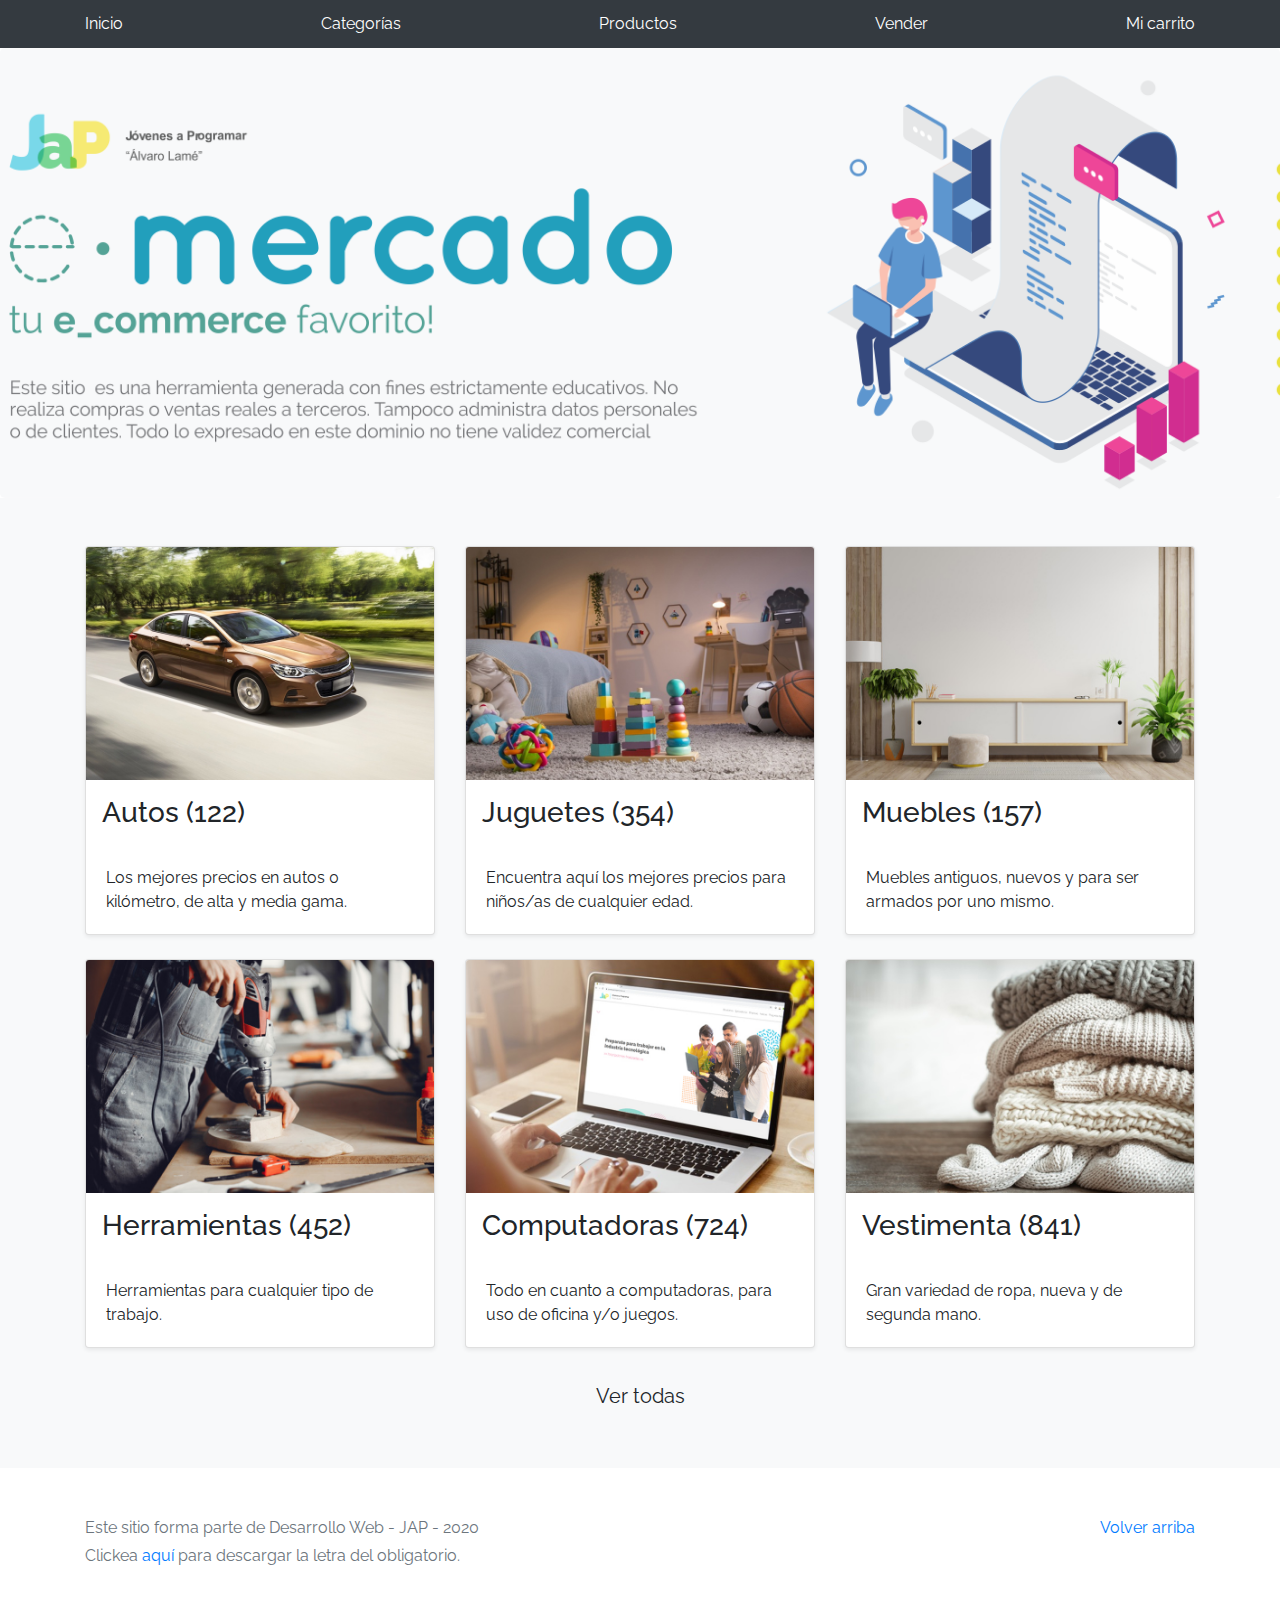
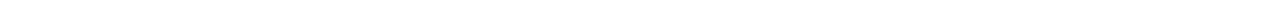
==== index.html @ 19cae515 "Initial commit" ====
<!DOCTYPE html>
<!-- saved from url=(0049)https://getbootstrap.com/docs/4.3/examples/album/ -->
<html lang="en">
  <head>
    <meta http-equiv="Content-Type" content="text/html; charset=UTF-8">
    <meta name="viewport" content="width=device-width, initial-scale=1, shrink-to-fit=no">
    <meta name="description" content="">
    <title>eMercado - Todo lo que busques está aquí</title>

    <link rel="canonical" href="https://getbootstrap.com/docs/4.3/examples/album/">
    <link href="https://fonts.googleapis.com/css?family=Raleway:300,300i,400,400i,700,700i,900,900i" rel="stylesheet">
    <!-- Bootstrap core CSS -->
    <link href="css/bootstrap.min.css" rel="stylesheet">
    <link href="css/styles.css" rel="stylesheet">
  </head>
  <body>
    <nav class="site-header sticky-top py-1 bg-dark">
      <div class="container d-flex flex-column flex-md-row justify-content-between">
        <a class="py-2 d-none d-md-inline-block" href="index.html">Inicio</a>
        <a class="py-2 d-none d-md-inline-block" href="categories.html">Categorías</a>
        <a class="py-2 d-none d-md-inline-block" href="products.html">Productos</a>
        <a class="py-2 d-none d-md-inline-block" href="sell.html">Vender</a>
        <a class="py-2 d-none d-md-inline-block" href="cart.html">Mi carrito</a>
      </div>
    </nav>
    <main role="main">
      <section class="jumbotron text-center">
        <div class="m-5">
          <h1></h1>
        </div>
      </section>
      <div class="album py-5 bg-light">
        <div class="container">
          <div class="row">
            <div class="col-md-4">
              <a href="categories.html" class="card mb-4 shadow-sm custom-card">
                <img class="bd-placeholder-img card-img-top"  src="img/cat1.jpg">
                <h3 class="m-3">Autos (122)</h3>
                <div class="card-body">
                  <p class="card-text">Los mejores precios en autos 0 kilómetro, de alta y media gama.</p>
                </div>
              </a>
            </div>
            <div class="col-md-4">
                <a href="categories.html" class="card mb-4 shadow-sm custom-card">
                  <img class="bd-placeholder-img card-img-top" src="img/cat2.jpg">
                  <h3 class="m-3">Juguetes (354)</h3>
                  <div class="card-body">
                    <p class="card-text">Encuentra aquí los mejores precios para niños/as de cualquier edad.</p>
                  </div>
                </a>
            </div>
            <div class="col-md-4">
                <a href="categories.html" class="card mb-4 shadow-sm custom-card">
                  <img class="bd-placeholder-img card-img-top" src="img/cat3.jpg">
                  <h3 class="m-3">Muebles (157)</h3>
                  <div class="card-body">
                    <p class="card-text">Muebles antiguos, nuevos y para ser armados por uno mismo.</p>
                  </div>
                </a>
            </div>
            <div class="col-md-4">
                <a href="categories.html" class="card mb-4 shadow-sm custom-card">
                  <img class="bd-placeholder-img card-img-top" src="img/cat4.jpg">
                  <h3 class="m-3">Herramientas (452)</h3>
                  <div class="card-body">
                    <p class="card-text">Herramientas para cualquier tipo de trabajo.</p>
                  </div>
                </a>
            </div>
            <div class="col-md-4">
                <a href="categories.html" class="card mb-4 shadow-sm custom-card">
                  <img class="bd-placeholder-img card-img-top" src="img/cat5.jpg">
                  <h3 class="m-3">Computadoras (724)</h3>
                  <div class="card-body">
                    <p class="card-text">Todo en cuanto a computadoras, para uso de oficina y/o juegos.</p>
                  </div>
                </a>
            </div>
            <div class="col-md-4">
                <a href="categories.html" class="card mb-4 shadow-sm custom-card">
                  <img class="bd-placeholder-img card-img-top" src="img/cat6.jpg">
                  <h3 class="m-3">Vestimenta (841)</h3>
                  <div class="card-body">
                    <p class="card-text">Gran variedad de ropa, nueva y de segunda mano.</p>
                  </div>
                </a>
            </div>
          </div>
          <div class="row">
              <a type="button" class="btn btn-light btn-lg btn-block" href="categories.html">Ver todas</a>
          </div>
        </div>
      </div>
    </main>
    <footer class="text-muted">
      <div class="container">
        <p class="float-right">
          <a href="#">Volver arriba</a>
        </p>
        <p>Este sitio forma parte de Desarrollo Web - JAP - 2020</p>
        <p>Clickea <a target="_blank" href="Letra.pdf">aquí</a> para descargar la letra del obligatorio.</p>
      </div>
    </footer>
    <script src="js/jquery-3.4.1.min.js"></script>
    <script src="js/bootstrap.bundle.min.js"></script>
    <script src="js/init.js"></script>
  </body>
</html>
---- css/styles.css ----
.jumbotron, .card-body, .container, .site-header{
    font-family: 'Raleway', serif !important;
}

.jumbotron .display-4{
    font-weight: bold;
}

.jumbotron {
  height: 50vh;
  padding: 5em inherit;
  margin-bottom: 0;
  background-color: #53C0FB;
  background: url('../img/cover_back.png');
  background-size: cover;
  background-position: center;
  background-repeat: no-repeat;
  color: black;
  font-weight: bold;
}

@media (min-width: 768px) {
  .jumbotron {
    padding-top: 6rem;
    padding-bottom: 6rem;
  }
}

.jumbotron p:last-child {
  margin-bottom: 0;
}

.jumbotron-heading {
  font-weight: 300;
}

.jumbotron .container {
  max-width: 40rem;
  background-color: rgba(255, 255, 255, 0.5);
  border-radius: 10px;
  text-shadow: 1px 1px 2px grey;
}

.jumbotron .lead{
  font-size: 38px;
}

footer {
  padding-top: 3rem;
  padding-bottom: 3rem;
}

footer p {
  margin-bottom: .25rem;
}

.site-header a {
  color: white;
  transition: ease-in-out color .15s;
}

.light-text {
  color: white;
}

.site-header .dropdown-menu a {
  color: black;
}

.dropzone{
  border: 2px dashed #0087F7;
  border-radius: 5px;
  background: white;
}

.alert{
  position: fixed;
  top:80px;
  width: 50%;
  left: 50%;
  transform: translate(-50%, 0);
}

.lds-ring {
  display: inline-block;
  position: relative;
  width: 64px;
  height: 64px;
  top:50%;
  left: 50%;
}
.lds-ring div {
  box-sizing: border-box;
  display: block;
  position: absolute;
  width: 51px;
  height: 51px;
  margin: 6px;
  border: 6px solid #fff;
  border-radius: 50%;
  animation: lds-ring 1.2s cubic-bezier(0.5, 0, 0.5, 1) infinite;
  border-color: #fff transparent transparent transparent;
}
.lds-ring div:nth-child(1) {
  animation-delay: -0.45s;
}
.lds-ring div:nth-child(2) {
  animation-delay: -0.3s;
}
.lds-ring div:nth-child(3) {
  animation-delay: -0.15s;
}
@keyframes lds-ring {
  0% {
    transform: rotate(0deg);
  }
  100% {
    transform: rotate(360deg);
  }
}

#spinner-wrapper{
  position: fixed;
  background-color: rgba(0,0,0,0.5);
  width:100%;
  height: 100%;
  top:0;
  left:0;
  z-index: 1021;
  display: none;
}

a.custom-card,
a.custom-card:hover {
  color: inherit;
  text-decoration: inherit;
}

.checked {
  color: orange;
}
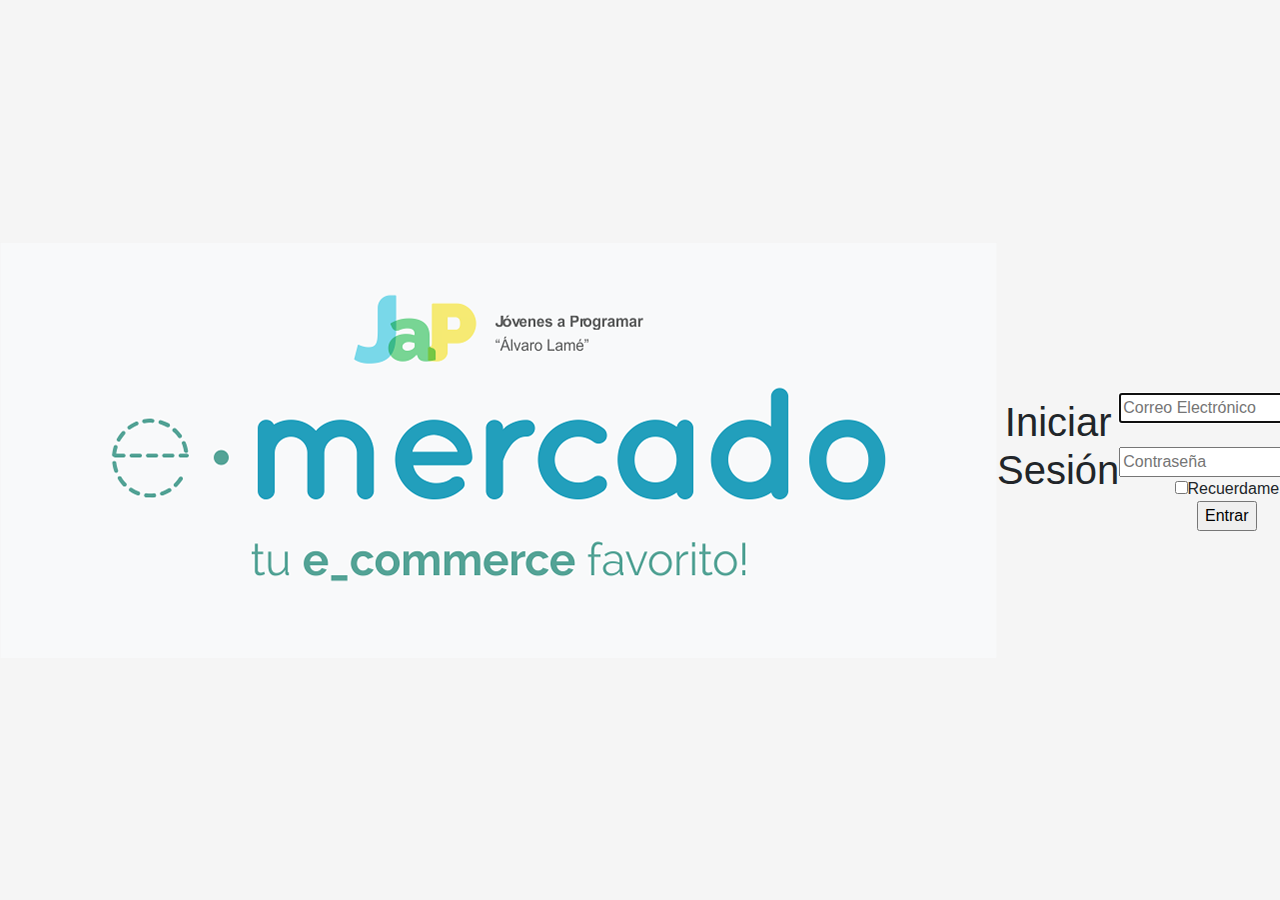
==== commit f4d07dac: "entrega1" ====
--- a/index.html
+++ b/index.html
@@ -1,109 +1,57 @@
 <!DOCTYPE html>
 <!-- saved from url=(0049)https://getbootstrap.com/docs/4.3/examples/album/ -->
 <html lang="en">
-  <head>
-    <meta http-equiv="Content-Type" content="text/html; charset=UTF-8">
-    <meta name="viewport" content="width=device-width, initial-scale=1, shrink-to-fit=no">
-    <meta name="description" content="">
-    <title>eMercado - Todo lo que busques está aquí</title>
 
-    <link rel="canonical" href="https://getbootstrap.com/docs/4.3/examples/album/">
-    <link href="https://fonts.googleapis.com/css?family=Raleway:300,300i,400,400i,700,700i,900,900i" rel="stylesheet">
-    <!-- Bootstrap core CSS -->
-    <link href="css/bootstrap.min.css" rel="stylesheet">
-    <link href="css/styles.css" rel="stylesheet">
-  </head>
-  <body>
-    <nav class="site-header sticky-top py-1 bg-dark">
-      <div class="container d-flex flex-column flex-md-row justify-content-between">
-        <a class="py-2 d-none d-md-inline-block" href="index.html">Inicio</a>
-        <a class="py-2 d-none d-md-inline-block" href="categories.html">Categorías</a>
-        <a class="py-2 d-none d-md-inline-block" href="products.html">Productos</a>
-        <a class="py-2 d-none d-md-inline-block" href="sell.html">Vender</a>
-        <a class="py-2 d-none d-md-inline-block" href="cart.html">Mi carrito</a>
-      </div>
-    </nav>
-    <main role="main">
-      <section class="jumbotron text-center">
-        <div class="m-5">
-          <h1></h1>
-        </div>
-      </section>
-      <div class="album py-5 bg-light">
-        <div class="container">
-          <div class="row">
-            <div class="col-md-4">
-              <a href="categories.html" class="card mb-4 shadow-sm custom-card">
-                <img class="bd-placeholder-img card-img-top"  src="img/cat1.jpg">
-                <h3 class="m-3">Autos (122)</h3>
-                <div class="card-body">
-                  <p class="card-text">Los mejores precios en autos 0 kilómetro, de alta y media gama.</p>
-                </div>
-              </a>
-            </div>
-            <div class="col-md-4">
-                <a href="categories.html" class="card mb-4 shadow-sm custom-card">
-                  <img class="bd-placeholder-img card-img-top" src="img/cat2.jpg">
-                  <h3 class="m-3">Juguetes (354)</h3>
-                  <div class="card-body">
-                    <p class="card-text">Encuentra aquí los mejores precios para niños/as de cualquier edad.</p>
-                  </div>
-                </a>
-            </div>
-            <div class="col-md-4">
-                <a href="categories.html" class="card mb-4 shadow-sm custom-card">
-                  <img class="bd-placeholder-img card-img-top" src="img/cat3.jpg">
-                  <h3 class="m-3">Muebles (157)</h3>
-                  <div class="card-body">
-                    <p class="card-text">Muebles antiguos, nuevos y para ser armados por uno mismo.</p>
-                  </div>
-                </a>
-            </div>
-            <div class="col-md-4">
-                <a href="categories.html" class="card mb-4 shadow-sm custom-card">
-                  <img class="bd-placeholder-img card-img-top" src="img/cat4.jpg">
-                  <h3 class="m-3">Herramientas (452)</h3>
-                  <div class="card-body">
-                    <p class="card-text">Herramientas para cualquier tipo de trabajo.</p>
-                  </div>
-                </a>
-            </div>
-            <div class="col-md-4">
-                <a href="categories.html" class="card mb-4 shadow-sm custom-card">
-                  <img class="bd-placeholder-img card-img-top" src="img/cat5.jpg">
-                  <h3 class="m-3">Computadoras (724)</h3>
-                  <div class="card-body">
-                    <p class="card-text">Todo en cuanto a computadoras, para uso de oficina y/o juegos.</p>
-                  </div>
-                </a>
-            </div>
-            <div class="col-md-4">
-                <a href="categories.html" class="card mb-4 shadow-sm custom-card">
-                  <img class="bd-placeholder-img card-img-top" src="img/cat6.jpg">
-                  <h3 class="m-3">Vestimenta (841)</h3>
-                  <div class="card-body">
-                    <p class="card-text">Gran variedad de ropa, nueva y de segunda mano.</p>
-                  </div>
-                </a>
-            </div>
-          </div>
-          <div class="row">
-              <a type="button" class="btn btn-light btn-lg btn-block" href="categories.html">Ver todas</a>
-          </div>
-        </div>
-      </div>
-    </main>
-    <footer class="text-muted">
-      <div class="container">
-        <p class="float-right">
-          <a href="#">Volver arriba</a>
-        </p>
-        <p>Este sitio forma parte de Desarrollo Web - JAP - 2020</p>
-        <p>Clickea <a target="_blank" href="Letra.pdf">aquí</a> para descargar la letra del obligatorio.</p>
-      </div>
-    </footer>
-    <script src="js/jquery-3.4.1.min.js"></script>
-    <script src="js/bootstrap.bundle.min.js"></script>
-    <script src="js/init.js"></script>
-  </body>
-</html>+<head>
+  <meta http-equiv="Content-Type" content="text/html; charset=UTF-8">
+  <meta name="viewport" content="width=device-width, initial-scale=1, shrink-to-fit=no">
+  <meta name="description" content="">
+  <title>eMercado - Todo lo que busques está aquí</title>
+
+  <link rel="canonical" href="https://getbootstrap.com/docs/4.3/examples/album/">
+  <link href="https://fonts.googleapis.com/css?family=Raleway:300,300i,400,400i,700,700i,900,900i" rel="stylesheet">
+  <!-- Bootstrap core CSS -->
+  <link href="css/bootstrap.min.css" rel="stylesheet">
+  <link href="css/styles.css" rel="stylesheet">
+  <style>
+    html, body{
+      height: 100%;
+    }
+
+    body {
+      display: -ms-flexbox;
+      display: flex;
+      -ms-flex-align: center;
+      align-items: center;
+      padding-top: 40px;
+      padding-bottom: 40px;
+      background-color: #f5f5f5;
+    }
+
+    .signin {
+      width: 100%;
+      max-width: 330px;
+      padding: 15px;
+      margin: auto;
+    }
+  </style>
+</head>
+
+<body class="text-center">
+  <img src="img/login.png" alt="logo de e-merc">
+  <h1> Iniciar Sesión </h1> 
+  <form>
+    <label for="e-mail"></label>
+    <input type="email" placeholder="Correo Electrónico" required autofocus>
+    <br>
+    <label for="Password"></label>
+    <input type="password" placeholder="Contraseña" required autofocus>
+    <br>
+    <input type="checkbox" name="Recuerdame">Recuerdame
+    <br>
+    <input type="submit" value="Entrar" onclick="location.href='///C:/Users/User/Desktop/e-merc/login.html'">
+  </form>
+  <script src="js/init.js"></script>
+  <script src="js/login.js"></script>
+</body>
+</html>
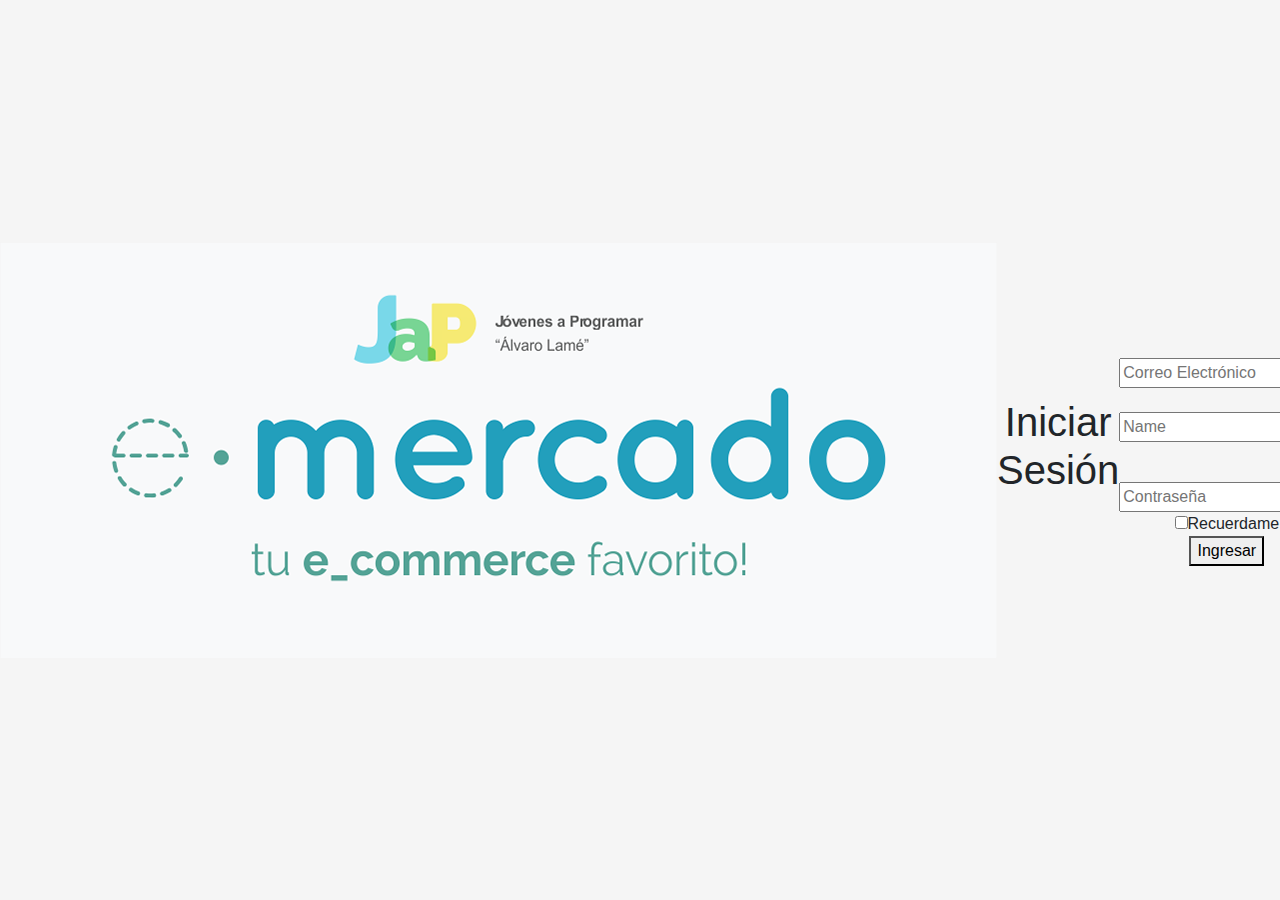
==== commit f2fba61c: "entrega3" ====
--- a/index.html
+++ b/index.html
@@ -42,16 +42,19 @@
   <h1> Iniciar Sesión </h1> 
   <form>
     <label for="e-mail"></label>
-    <input type="email" placeholder="Correo Electrónico" required autofocus>
+    <input type="email" placeholder="Correo Electrónico" required >
     <br>
+    <label for="Name"></label>
+    <p><input type="text" placeholder="Name" id="usu" required></p>
     <label for="Password"></label>
-    <input type="password" placeholder="Contraseña" required autofocus>
+    <input type="password" placeholder="Contraseña" required >
     <br>
     <input type="checkbox" name="Recuerdame">Recuerdame
     <br>
-    <input type="submit" value="Entrar" onclick="location.href='///C:/Users/User/Desktop/e-merc/login.html'">
+    <button onclick="datos();" id="enter">Ingresar</button> 
   </form>
   <script src="js/init.js"></script>
   <script src="js/login.js"></script>
 </body>
+
 </html>
--- a/css/styles.css
+++ b/css/styles.css
@@ -5,6 +5,7 @@
 .jumbotron .display-4{
     font-weight: bold;
 }
+
 
 .jumbotron {
   height: 50vh;
